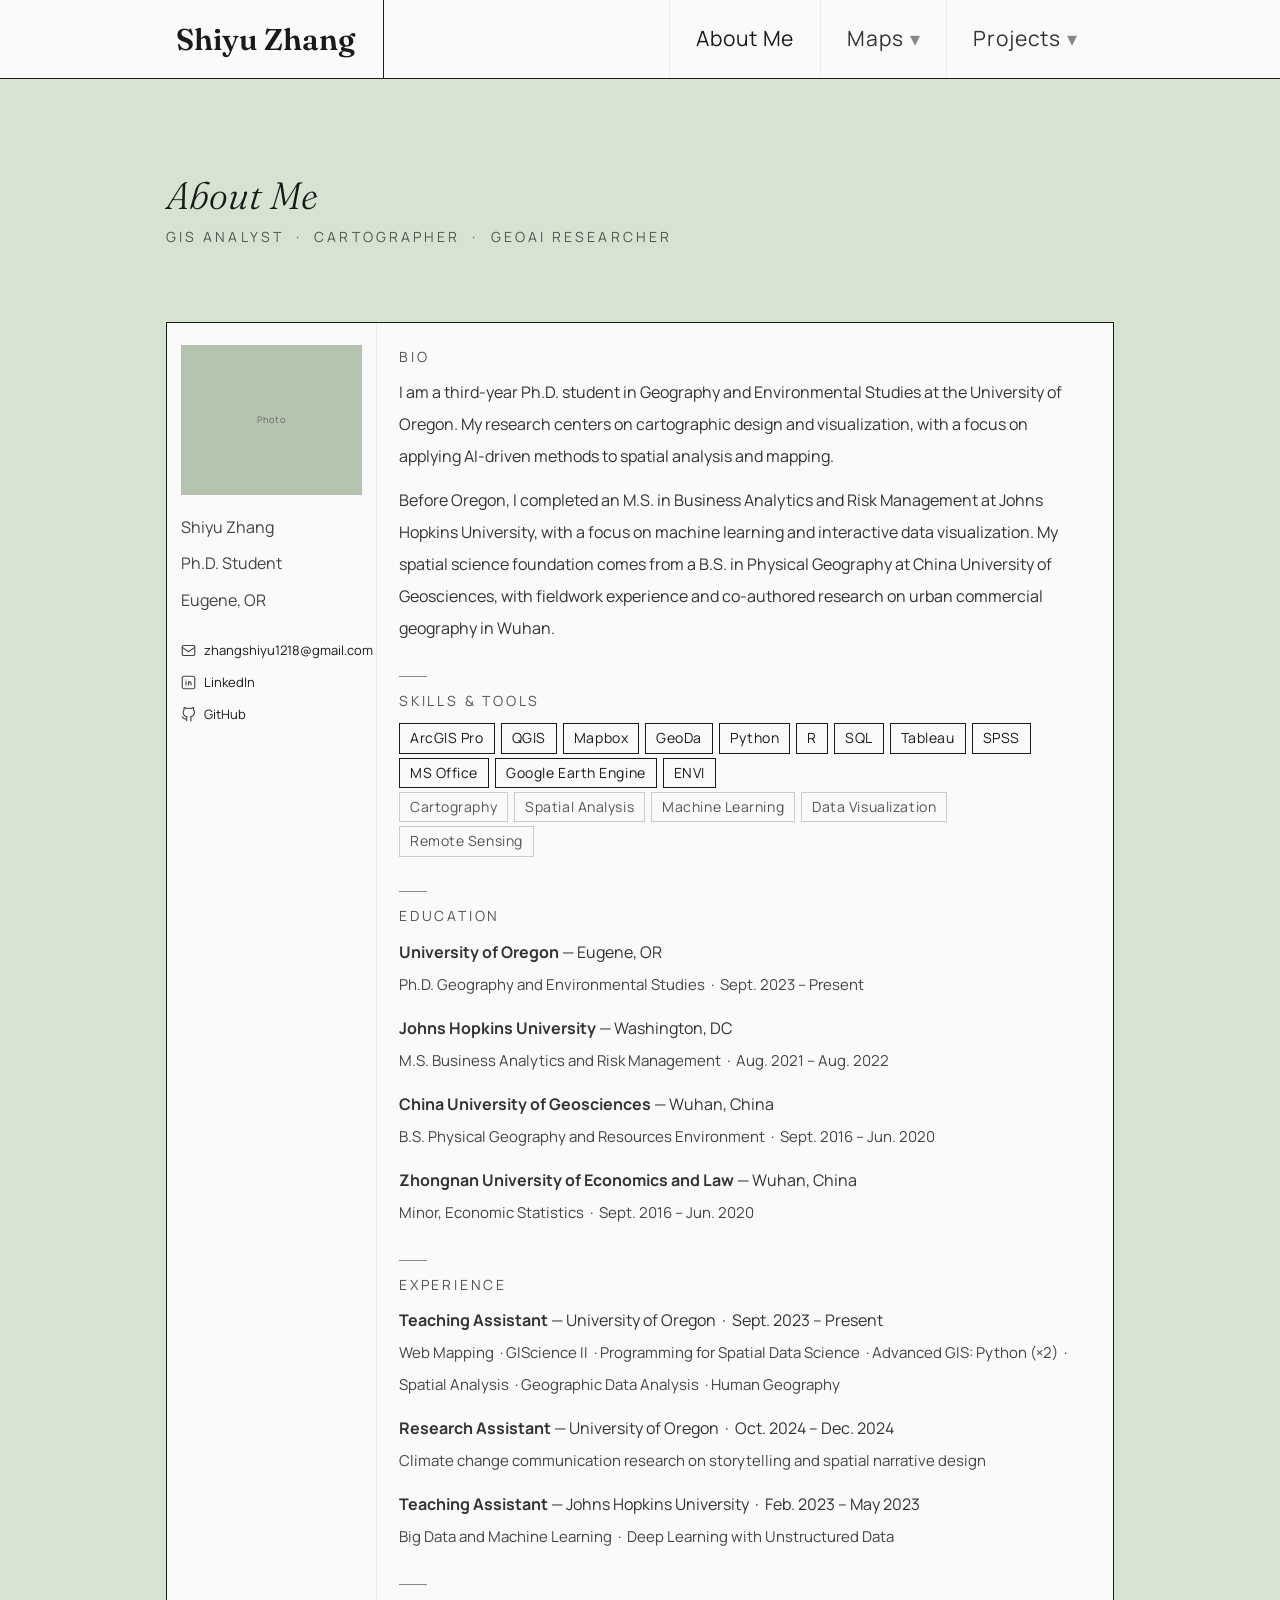
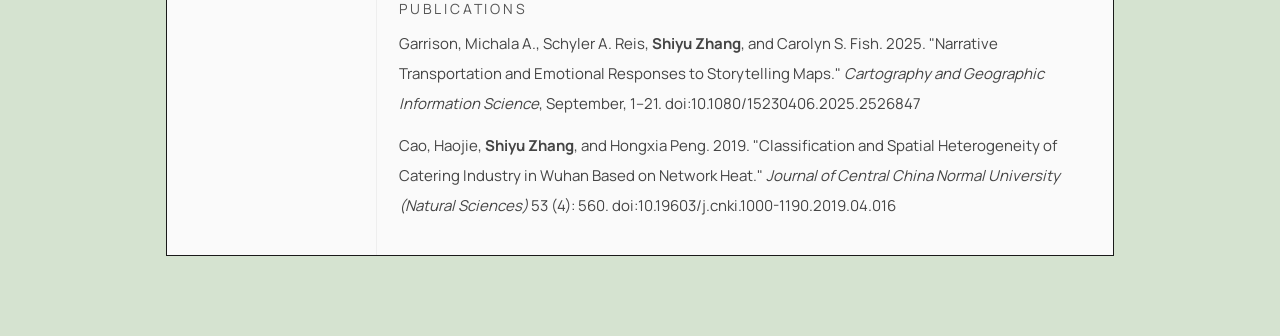
==== about.html @ 715e37df "remove embedded git repo" ====
<!DOCTYPE html>
<html lang="en">
<head>
  <meta charset="UTF-8">
  <meta name="viewport" content="width=device-width, initial-scale=1.0">
  <meta name="description" content="About Shiyu Zhang — Ph.D. candidate in Geography at the University of Oregon, GIS analyst and cartographer.">
  <title>About — Shiyu Zhang</title>
  <link rel="stylesheet" href="style.css">
</head>
<body>

<!-- NAVBAR -->
<nav class="navbar" aria-label="Main navigation">
  <div class="navbar-inner">
    <a class="nav-brand" href="index.html">Shiyu Zhang</a>
    <div class="nav-links">
      <div class="nav-item">
        <a class="nav-link active" href="about.html">About Me</a>
      </div>
      <div class="nav-item">
        <span class="nav-link">Maps <span class="arr">▾</span></span>
        <div class="nav-dropdown">
          <a href="maps.html#static">Static Maps</a>
          <a href="maps.html#web">Web Maps</a>
          <a href="maps.html#animation">Animation</a>
        </div>
      </div>
      <div class="nav-item">
        <span class="nav-link">Projects <span class="arr">▾</span></span>
        <div class="nav-dropdown">
          <a href="projects.html#wuhan">Wuhan Catering Industry</a>
          <a href="projects.html#sbic">SBIC Funding Analysis</a>
          <a href="projects.html#tapwater">Western U.S. Tap Water</a>
        </div>
      </div>
    </div>
  </div>
</nav>

<main>
  <div class="container">
    <div class="page-body">

      <div class="page-header">
        <h1 class="page-header-title">About Me</h1>
        <div class="page-header-sub">GIS Analyst &nbsp;·&nbsp; Cartographer &nbsp;·&nbsp; GeoAI Researcher</div>
      </div>

      <div class="about-container">
        <div class="about-layout">

          <!-- LEFT — photo + quick identity info -->
          <div class="about-left">
            <div class="photo-box">
              <!-- Replace with personal photo: <img src="assets/images/photo-about.jpg" alt="Shiyu Zhang"> -->
              Photo
            </div>
            <div class="about-meta">
              Shiyu Zhang<br>
              Ph.D. Student<br>
              Eugene, OR
            </div>
            <div class="about-contact">
              <a class="about-contact-item" href="mailto:zhangshiyu1218@gmail.com">
                <svg width="15" height="15" viewBox="0 0 24 24" fill="none" stroke="currentColor" stroke-width="1.8" stroke-linecap="round" stroke-linejoin="round"><rect x="2" y="4" width="20" height="16" rx="2"/><path d="m2 7 10 7 10-7"/></svg>
                <span>zhangshiyu1218@gmail.com</span>
              </a>
              <a class="about-contact-item" href="https://www.linkedin.com/in/shiyu-zhang-965b5021a/" target="_blank" rel="noopener">
                <svg width="15" height="15" viewBox="0 0 24 24" fill="none" stroke="currentColor" stroke-width="1.8" stroke-linecap="round" stroke-linejoin="round"><rect x="2" y="2" width="20" height="20" rx="3"/><path d="M8 11v5M8 8v.01M12 16v-5"/><path d="M12 13a2 2 0 0 1 4 0v3"/></svg>
                <span>LinkedIn</span>
              </a>
              <a class="about-contact-item" href="https://github.com/marcia-shiyu" target="_blank" rel="noopener">
                <svg width="15" height="15" viewBox="0 0 24 24" fill="none" stroke="currentColor" stroke-width="1.8" stroke-linecap="round" stroke-linejoin="round"><path d="M9 19c-5 1.5-5-2.5-7-3m14 6v-3.87a3.37 3.37 0 0 0-.94-2.61c3.14-.35 6.44-1.54 6.44-7A5.44 5.44 0 0 0 20 4.77 5.07 5.07 0 0 0 19.91 1S18.73.65 16 2.48a13.38 13.38 0 0 0-7 0C6.27.65 5.09 1 5.09 1A5.07 5.07 0 0 0 5 4.77a5.44 5.44 0 0 0-1.5 3.78c0 5.42 3.3 6.61 6.44 7A3.37 3.37 0 0 0 9 18.13V22"/></svg>
                <span>GitHub</span>
              </a>
            </div>
          </div>

          <!-- RIGHT — bio, skills, education -->
          <div class="about-right">

            <div class="about-sub-label">Bio</div>
            <p class="about-text">
              I am a third-year Ph.D. student in Geography and Environmental Studies at the University of Oregon. My research centers on cartographic design and visualization, with a focus on applying AI-driven methods to spatial analysis and mapping.
            </p>
            <p class="about-text">
              Before Oregon, I completed an M.S. in Business Analytics and Risk Management at Johns Hopkins University, with a focus on machine learning and interactive data visualization. My spatial science foundation comes from a B.S. in Physical Geography at China University of Geosciences, with fieldwork experience and co-authored research on urban commercial geography in Wuhan.
            </p>

            <div class="about-sub-label">Skills &amp; Tools</div>
            <div class="tag-group">
              <span class="tag tool">ArcGIS Pro</span>
              <span class="tag tool">QGIS</span>
              <span class="tag tool">Mapbox</span>
              <span class="tag tool">GeoDa</span>
              <span class="tag tool">Python</span>
              <span class="tag tool">R</span>
              <span class="tag tool">SQL</span>
              <span class="tag tool">Tableau</span>
              <span class="tag tool">SPSS</span>
              <span class="tag tool">MS Office</span>
              <span class="tag tool">Google Earth Engine</span>
              <span class="tag tool">ENVI</span>
              <br>
              <span class="tag">Cartography</span>
              <span class="tag">Spatial Analysis</span>
              <span class="tag">Machine Learning</span>
              <span class="tag">Data Visualization</span>
              <span class="tag">Remote Sensing</span>
            </div>

            <div class="about-sub-label">Education</div>
            <p class="about-text">
              <strong>University of Oregon</strong> — Eugene, OR<br>
              <span style="font-size:15px; color:#444;">Ph.D. Geography and Environmental Studies &nbsp;·&nbsp; Sept. 2023 – Present</span>
            </p>
            <p class="about-text">
              <strong>Johns Hopkins University</strong> — Washington, DC<br>
              <span style="font-size:15px; color:#444;">M.S. Business Analytics and Risk Management &nbsp;·&nbsp; Aug. 2021 – Aug. 2022</span>
            </p>
            <p class="about-text">
              <strong>China University of Geosciences</strong> — Wuhan, China<br>
              <span style="font-size:15px; color:#444;">B.S. Physical Geography and Resources Environment &nbsp;·&nbsp; Sept. 2016 – Jun. 2020</span>
            </p>
            <p class="about-text">
              <strong>Zhongnan University of Economics and Law</strong> — Wuhan, China<br>
              <span style="font-size:15px; color:#444;">Minor, Economic Statistics &nbsp;·&nbsp; Sept. 2016 – Jun. 2020</span>
            </p>

            <div class="about-sub-label">Experience</div>
            <p class="about-text">
              <strong>Teaching Assistant</strong> — University of Oregon &nbsp;·&nbsp; Sept. 2023 – Present<br>
              <span style="font-size:15px; color:#444;">Web Mapping &nbsp;· GIScience II &nbsp;· Programming for Spatial Data Science &nbsp;· Advanced GIS: Python (×2) &nbsp;· Spatial Analysis &nbsp;· Geographic Data Analysis &nbsp;· Human Geography</span>
            </p>
            <p class="about-text">
              <strong>Research Assistant</strong> — University of Oregon &nbsp;·&nbsp; Oct. 2024 – Dec. 2024<br>
              <span style="font-size:15px; color:#444;">Climate change communication research on storytelling and spatial narrative design</span>
            </p>
            <p class="about-text">
              <strong>Teaching Assistant</strong> — Johns Hopkins University &nbsp;·&nbsp; Feb. 2023 – May 2023<br>
              <span style="font-size:15px; color:#444;">Big Data and Machine Learning &nbsp;·&nbsp; Deep Learning with Unstructured Data</span>
            </p>

            <div class="about-sub-label">Publications</div>
            <p class="about-text" style="font-size:15px; color:#444;">
              Garrison, Michala A., Schyler A. Reis, <strong>Shiyu Zhang</strong>, and Carolyn S. Fish. 2025. "Narrative Transportation and Emotional Responses to Storytelling Maps." <em>Cartography and Geographic Information Science</em>, September, 1–21. doi:<a href="https://doi.org/10.1080/15230406.2025.2526847" target="_blank" rel="noopener">10.1080/15230406.2025.2526847</a>
            </p>
            <p class="about-text" style="font-size:15px; color:#444;">
              Cao, Haojie, <strong>Shiyu Zhang</strong>, and Hongxia Peng. 2019. "Classification and Spatial Heterogeneity of Catering Industry in Wuhan Based on Network Heat." <em>Journal of Central China Normal University (Natural Sciences)</em> 53 (4): 560. doi:<a href="https://doi.org/10.19603/j.cnki.1000-1190.2019.04.016" target="_blank" rel="noopener">10.19603/j.cnki.1000-1190.2019.04.016</a>
            </p>

          </div>
        </div>

      </div>

    </div>
  </div>
</main>

<script src="main.js"></script>
</body>
</html>
---- style.css ----
@import url('https://fonts.googleapis.com/css2?family=Manrope:wght@400;500;600&family=Fraunces:ital,wght@0,300;0,600;1,300&display=swap');

/* ── RESET ─────────────────────────────────────────────── */
*, *::before, *::after { box-sizing: border-box; margin: 0; padding: 0; }
html { scroll-behavior: smooth; }
body {
  background: #D5E3D0;
  font-family: 'Manrope', sans-serif;
  color: #1a1a1a;
  font-size: 16px;
  line-height: 1.7;
}
a { color: inherit; text-decoration: none; }
img { display: block; max-width: 100%; }
button { cursor: pointer; font-family: inherit; }

/* ── LAYOUT ─────────────────────────────────────────────── */
.container {
  max-width: 1020px;
  margin: 0 auto;
  padding: 0 36px;
}
.page-body { padding: 56px 0 80px; }

/* ── SECTION LABEL ──────────────────────────────────────── */
.section-label {
  font-size: 14px;
  letter-spacing: 0.2em;
  text-transform: uppercase;
  color: #555;
  margin-bottom: 18px;
  display: flex;
  align-items: center;
  gap: 12px;
}
.section-label::after {
  content: none;
}

/* ── NAVBAR ─────────────────────────────────────────────── */
.navbar {
  border-bottom: 1.5px solid #1a1a1a;
  background: #FAFAFA;
  position: sticky;
  top: 0;
  z-index: 100;
}
.navbar-inner {
  max-width: 1000px;
  margin: 0 auto;
  padding: 0 36px;
  display: flex;
  align-items: stretch;
  height: 78px;
}
.nav-brand {
  font-family: 'Fraunces', serif;
  font-size: 30px;
  font-weight: 600;
  display: flex;
  align-items: center;
  padding-right: 28px;
  border-right: 1.5px solid #1a1a1a;
  margin-right: auto;
  white-space: nowrap;
}
.nav-links {
  display: flex;
  align-items: stretch;
}
.nav-item {
  position: relative;
  display: flex;
  align-items: center;
}
.nav-link {
  display: flex;
  align-items: center;
  gap: 6px;
  padding: 0 26px;
  font-size: 21px;
  letter-spacing: 0.04em;
  color: #333;
  border-left: 1px solid #eee;
  height: 78px;
  white-space: nowrap;
  transition: color 0.15s;
  user-select: none;
}
.nav-link:hover { color: #1a1a1a; }
.nav-link.active { color: #1a1a1a; }
.arr { font-size: 20px; color: #888; line-height: 1; }

/* ── NAVBAR DROPDOWN ────────────────────────────────────── */
.nav-dropdown {
  position: absolute;
  top: 100%;
  right: 0;
  background: #FAFAFA;
  border: 1.5px solid #1a1a1a;
  border-top: none;
  min-width: 240px;
  display: none;
  z-index: 200;
}
.nav-item:hover .nav-dropdown { display: block; }
.nav-dropdown a {
  display: block;
  padding: 14px 22px;
  font-size: 16px;
  letter-spacing: 0.04em;
  color: #333;
  border-bottom: 1px solid #eee;
  transition: background 0.1s, color 0.1s;
}
.nav-dropdown a:last-child { border-bottom: none; }
.nav-dropdown a:hover { background: #D5E3D0; color: #1a1a1a; }

/* ── HERO ────────────────────────────────────────────────── */
.hero {
  padding: 72px 0 64px;
  border-bottom: 1px solid #ddd;
  margin-bottom: 52px;

  display: flex;
  flex-direction: column;
  align-items: center;   
  text-align: center;     
}

.hero-text{
  text-align:center;
  margin:0 auto;
}

.hero-name {
  font-family: 'Fraunces', serif;
  font-style: italic;
  font-weight: 300;
  font-size: 64px;
  line-height: 1.0;
  margin-bottom: 18px;
  letter-spacing: -0.01em;
}
.hero-role {
  font-size: 14px;
  letter-spacing: 0.24em;
  text-transform: uppercase;
  color: #555;
  margin-bottom: 22px;
}
.hero-desc {
  font-size: 16px;
  color: #333;
  max-width: 440px;
  line-height: 2.0;
  margin: 0 auto 14px;
}

/* ── TAGS ────────────────────────────────────────────────── */
.tag {
  display: inline-block;
  border: 1px solid #ccc;
  padding: 3px 10px;
  font-size: 14px;
  color: #555;
  margin: 2px 3px 2px 0;
  letter-spacing: 0.04em;
}
.tag.tool { border-color: #1a1a1a; color: #1a1a1a; }
.tag-group { line-height: 1.6; }
.tag-sep { display: inline-block; color: #bbb; font-size: 18px; margin: 0 6px; vertical-align: middle; }

/* ── LINK TAG ────────────────────────────────────────────── */
.link-tag {
  display: inline-flex;
  align-items: center;
  gap: 4px;
  font-size: 14px;
  border: 1px solid #1a1a1a;
  padding: 4px 10px;
  color: #1a1a1a;
  letter-spacing: 0.05em;
  transition: background 0.12s, color 0.12s;
}
.link-tag::before { content: '↗'; font-size: 8px; }
.link-tag:hover { background: #1a1a1a; color: #D5E3D0; }

/* ── SECTION ─────────────────────────────────────────────── */
.sec { margin-bottom: 52px; }

/* ── FEATURED GRID ───────────────────────────────────────── */
.featured-grid {
  display: grid;
  grid-template-columns: repeat(2, 1fr);
  gap: 14px;
}
.feat-card {
  border: 1.5px solid #1a1a1a;
  background: #FAFAFA;
  overflow: hidden;
  cursor: pointer;
  transition: box-shadow 0.15s;
  display: block;
}
.feat-card:hover { box-shadow: 4px 4px 0 #1a1a1a; }
.feat-card-img {
  height: 351px;
  background: #B5C4AE;
  display: flex;
  align-items: center;
  justify-content: center;
  font-size: 10px;
  color: #666;
  letter-spacing: 0.1em;
  text-transform: uppercase;
  position: relative;
  overflow: hidden;
}
.feat-card-img img {
  width: 100%;
  height: 100%;
  object-fit: cover;
  position: absolute;
  inset: 0;
}
.feat-card-img.alt { background: #AEBFA8; }
.feat-card-img iframe {
  position: absolute;
  inset: 0;
  width: 100%;
  height: 100%;
  border: none;
  display: block;
}
.feat-card-img video {
  position: absolute;
  inset: 0;
  width: 100%;
  height: 100%;
  object-fit: cover;
}
.feat-card-web { cursor: default; }
.feat-card-web:hover { box-shadow: none; }
.feat-card-web .feat-card-link::before { display: none; }
.feat-card-web .feat-card-link a { font-size: 13px; color: #555; text-decoration: none; }
.feat-card-web .feat-card-link a:hover { color: #1a1a1a; }
.feat-card-video { cursor: default; }
.feat-card-video:hover { box-shadow: none; }
.feat-card-body { padding: 14px 16px 16px; }
.feat-card-type {
  font-size: 14px;
  letter-spacing: 0.2em;
  text-transform: uppercase;
  color: #666;
  margin-bottom: 6px;
}
.feat-card-title {
  font-size: 16px;
  line-height: 1.5;
  margin-bottom: 8px;
  color: #1a1a1a;
}
.feat-card-link {
  font-size: 14px;
  color: #555;
  display: flex;
  align-items: center;
  gap: 4px;
}
.feat-card-link::before { content: '↗'; color: #666; }

/* ── PAGE HEADER ─────────────────────────────────────────── */
.page-header {
  padding: 40px 0 32px;
  border-bottom: 1px solid #ddd;
  margin-bottom: 40px;
}
.page-header-title {
  font-family: 'Fraunces', serif;
  font-style: italic;
  font-weight: 300;
  font-size: 38px;
  margin-bottom: 8px;
  line-height: 1.1;
}
.page-header-sub {
  font-size: 14px;
  letter-spacing: 0.22em;
  text-transform: uppercase;
  color: #555;
}

/* ── MAP TABS ────────────────────────────────────────────── */
.maps-container {
  border: 1.5px solid #1a1a1a;
  background: #FAFAFA;
  overflow: hidden;
}
.tabs {
  display: flex;
  border-bottom: 1.5px solid #1a1a1a;
}
.tab-btn {
  padding: 14px 26px;
  font-size: 14px;
  letter-spacing: 0.07em;
  border: none;
  border-right: 1px solid #D1DCCC;
  background: transparent;
  color: #666;
  cursor: pointer;
  font-family: 'Manrope', sans-serif;
  transition: background 0.12s, color 0.12s;
}
.tab-btn:last-child { border-right: none; }
.tab-btn.active { background: #1a1a1a; color: #D5E3D0; }
.tab-btn:hover:not(.active) { background: #D5E3D0; color: #333; }
.tab-content { display: none; padding: 26px 24px; }
.tab-content.active { display: block; }

/* ── MAP GROUP TITLE ─────────────────────────────────────── */
.map-group-title {
  font-size: 14px;
  letter-spacing: 0.18em;
  text-transform: uppercase;
  color: #555;
  margin-bottom: 0;
}

/* ── CAROUSEL ────────────────────────────────────────────── */
.map-group { margin-bottom: 0; }
.map-group-header {
  display: flex;
  align-items: center;
  justify-content: space-between;
  margin-bottom: 16px;
}
.carousel-nav {
  display: flex;
  align-items: center;
  gap: 14px;
}
.carousel-prev, .carousel-next {
  background: none;
  border: 1.5px solid #1a1a1a;
  width: 36px;
  height: 36px;
  cursor: pointer;
  font-size: 22px;
  line-height: 1;
  display: flex;
  align-items: center;
  justify-content: center;
  color: #1a1a1a;
  transition: background 0.15s, color 0.15s;
  flex-shrink: 0;
}
.carousel-prev:hover, .carousel-next:hover { background: #1a1a1a; color: #FAFAFA; }
.carousel-prev:disabled, .carousel-next:disabled { opacity: 0.28; cursor: default; }
.carousel-prev:disabled:hover, .carousel-next:disabled:hover { background: none; color: #1a1a1a; }
.carousel-counter {
  font-size: 13px;
  color: #555;
  min-width: 38px;
  text-align: center;
  letter-spacing: 0.05em;
}
.map-carousel { overflow: hidden; }
.carousel-track {
  display: flex;
  transition: transform 0.35s ease;
  will-change: transform;
}
.carousel-track .map-card { flex: 0 0 694px; }

/* ── MAP CARDS ───────────────────────────────────────────── */
.map-cards {
  display: flex;
  gap: 12px;
  flex-wrap: wrap;
}
.map-card {
  width: 694px;
  border: 1.5px solid #1a1a1a;
  background: #FAFAFA;
  overflow: hidden;
  flex-shrink: 0;
}
.map-card-img {
  height: 491px;
  background: #ccc;
  display: flex;
  align-items: center;
  justify-content: center;
  font-size: 9px;
  color: #666;
  letter-spacing: 0.08em;
  text-transform: uppercase;
  cursor: zoom-in;
  position: relative;
  transition: filter 0.15s;
  overflow: hidden;
}
.map-card-img:hover { filter: brightness(0.88); }
.map-card-img img { width: 100%; height: 100%; object-fit: cover; position: absolute; inset: 0; }
.zoom-hint {
  position: absolute;
  bottom: 6px;
  right: 8px;
  font-size: 14px;
  color: #fff;
  opacity: 0;
  transition: opacity 0.15s;
  text-shadow: 0 1px 3px rgba(0,0,0,0.3);
  pointer-events: none;
}
.map-card-img:hover .zoom-hint { opacity: 1; }
.map-card-body { padding: 18px 22px 24px; }
.map-card-title {
  font-size: 16px;
  font-weight: 500;
  line-height: 1.55;
  margin-bottom: 7px;
  letter-spacing: 0.02em;
}
.map-card-desc {
  font-size: 14px;
  color: #555;
  line-height: 1.8;
  margin-bottom: 12px;
}

/* ── BREAK BAR ───────────────────────────────────────────── */
.break-bar {
  display: flex;
  align-items: center;
  gap: 12px;
  font-size: 10px;
  letter-spacing: 0.22em;
  text-transform: uppercase;
  color: #777;
  margin: 26px 0;
}
.break-bar::before, .break-bar::after {
  content: '';
  flex: 1;
  height: 1px;
  background: #D1DCCC;
}

/* ── WEB MAP CARDS ───────────────────────────────────────── */
.web-maps {
  display: flex;
  flex-direction: column;
  gap: 6px;
}
.web-maps .map-group-header { margin-bottom: 0; }
.web-maps .break-bar { margin: 10px 0; }
.web-card {
  border: 1px solid #ccc;
  overflow: hidden;
  background: #FAFAFA;
}
.wc-frame {
  height: 88vh;
  min-height: 560px;
  background: #f0ede6;
  position: relative;
}
.wc-frame iframe {
  width: 100%;
  height: 100%;
  border: none;
  display: block;
}
.wc-frame .wc-loading {
  position: absolute;
  inset: 0;
  display: flex;
  flex-direction: column;
  align-items: center;
  justify-content: center;
  gap: 14px;
  pointer-events: none;
  color: #888;
  font-size: 12px;
  letter-spacing: 0.12em;
  text-transform: uppercase;
}
.wc-frame .wc-loading-spinner {
  width: 28px;
  height: 28px;
  border: 2px solid #ccc;
  border-top-color: #555;
  border-radius: 50%;
  animation: wc-spin 0.8s linear infinite;
}
@keyframes wc-spin {
  to { transform: rotate(360deg); }
}
.wc-frame.loaded .wc-loading { display: none; }
.wc-foot {
  padding: 7px 14px;
  font-size: 14px;
  color: #555;
  border-top: 1px solid #eee;
  display: flex;
  align-items: center;
  justify-content: space-between;
  gap: 12px;
}
.wc-foot-title {
  font-size: 14px;
  letter-spacing: 0.1em;
  text-transform: uppercase;
  color: #444;
}
.wc-foot-tool {
  font-size: 14px;
  letter-spacing: 0.08em;
  color: #888;
  margin-left: 10px;
  text-transform: none;
}
.web-card-divider {
  text-align: center;
  color: #aaa;
  font-size: 20px;
  line-height: 1;
  padding: 14px 0;
}
.wc-foot a { color: #1a1a1a; text-decoration: underline; }

/* ── ANIMATION CARDS ─────────────────────────────────────── */
.anim-cards {
  display: grid;
  grid-template-columns: repeat(4, 1fr);
  gap: 12px;
}
.anim-card {
  border: 1.5px solid #1a1a1a;
  overflow: hidden;
  background: #FAFAFA;
}
.ac-img {
  height: 88px;
  background: #bbb;
  display: flex;
  align-items: center;
  justify-content: center;
  font-size: 26px;
  opacity: 0.45;
}
.ac-label {
  padding: 8px 10px;
  font-size: 12px;
  color: #555;
  text-align: center;
  line-height: 1.6;
}

/* ── PROJECT DETAIL ──────────────────────────────────────── */
.proj-block {
  border: 1.5px solid #1a1a1a;
  background: #FAFAFA;
  overflow: hidden;
  margin-bottom: 20px;
}
.proj-block:last-child { margin-bottom: 0; }
.proj-head {
  background: #1a1a1a;
  color: #D5E3D0;
  font-size: 14px;
  padding: 10px 16px;
  letter-spacing: 0.14em;
  text-transform: uppercase;
  display: flex;
  justify-content: space-between;
  align-items: center;
}
.proj-head-note { opacity: 0.38; font-size: 12px; }
.proj-layout {
  display: grid;
  grid-template-columns: 180px 1fr;
}
.proj-left { padding: 18px 14px; border-right: 1px solid #eee; }
.proj-right { padding: 18px 18px; }
.proj-sub-label {
  font-size: 14px;
  letter-spacing: 0.17em;
  text-transform: uppercase;
  color: #555;
  margin-bottom: 8px;
  margin-top: 16px;
}
.proj-sub-label:first-child { margin-top: 0; }
.poster-box {
  width: 100%;
  height: 360px;
  background: #B5C4AE;
  border: 1px solid #bbb;
  display: flex;
  align-items: center;
  justify-content: center;
  font-size: 9px;
  color: #666;
  letter-spacing: 0.1em;
  overflow: hidden;
  cursor: zoom-in;
  position: relative;
  transition: filter 0.15s;
}
.poster-box:hover { filter: brightness(0.88); }
.poster-box img { width: 100%; height: 100%; object-fit: cover; position: absolute; inset: 0; }
.proj-text {
  font-size: 16px;
  color: #333;
  line-height: 1.9;
  margin-bottom: 12px;
}
.proj-note {
  font-size: 14px;
  color: #666;
  line-height: 1.6;
  background: #FAFAFA;
  border: 1px solid #D1DCCC;
  padding: 8px 10px;
  margin-bottom: 8px;
}
.mini-gallery{
  display: grid;
  grid-template-columns: repeat(2, 1fr);
  gap: 18px;
  margin-top: 10px;
}
.thumb-item {
  display: flex;
  flex-direction: column;
  gap: 5px;
}
.thumb-label {
  font-size: 14px;
  color: #666;
  line-height: 1.35;
  letter-spacing: 0.02em;
  max-width: 250px;
}
.mini-thumb {
  width: 100%;         
  aspect-ratio: 3 / 2;
  background: #ccc;
  border: 1px solid #bbb;
  display: flex;
  align-items: center;
  justify-content: center;
  font-size: 9px;
  color: #666;
  letter-spacing: 0.06em;
  text-transform: uppercase;
  cursor: zoom-in;
  transition: filter 0.15s, border-color 0.15s;
  overflow: hidden;
  position: relative;
}
.mini-thumb:hover { filter: brightness(0.85); border-color: #1a1a1a; }
.mini-thumb img{
  width: 100%;
  height: auto;
  display: block;
}

.proj-overview {
  width: 100%;
  height: 500px;
  background: #B5C4AE;
  cursor: zoom-in;
  position: relative;
  overflow: hidden;
  transition: filter 0.15s;
  border: 1.5px solid #1a1a1a;
}
.proj-overview:hover { filter: brightness(0.88); }
.proj-overview img { width: 100%; height: 100%; object-fit: contain; position: absolute; inset: 0; }
.proj-overview:hover .zoom-hint { opacity: 1; }
.proj-tab-body { border-top: 1.5px solid #eee; margin-top: 20px; padding-top: 20px; }

.course-report-header {
  display: flex;
  align-items: center;
  justify-content: space-between;
  gap: 16px;
  margin-bottom: 10px;
}
.course-report-title {
  font-size: 14px;
  color: #555;
  letter-spacing: 0.03em;
}
.course-report-frame {
  width: 100%;
  height: 72vh;
  min-height: 500px;
  border: 1.5px solid #1a1a1a;
  overflow: hidden;
}
.course-report-frame iframe { width: 100%; height: 100%; border: none; display: block; }
.course-report-meta {
  display: flex;
  flex-direction: column;
  gap: 10px;
  margin-top: 14px;
}
.course-report-tags-row {
  display: flex;
  align-items: center;
  justify-content: space-between;
  gap: 16px;
  flex-wrap: wrap;
}
.course-report-tags {
  display: flex;
  align-items: center;
  gap: 8px;
  flex-wrap: wrap;
}
.course-report-tags .proj-sub-label { margin: 0; }
.course-report-btn {
  display: inline-flex;
  align-items: center;
  gap: 6px;
  padding: 8px 18px;
  background: #1a1a1a;
  color: #f2ede4;
  font-family: inherit;
  font-size: 13px;
  letter-spacing: 0.06em;
  text-decoration: none;
  border: 1.5px solid #1a1a1a;
  transition: background 0.15s, color 0.15s;
  white-space: nowrap;
}
.course-report-btn:hover { background: #f2ede4; color: #1a1a1a; }

/* ── ABOUT ───────────────────────────────────────────────── */
.about-container {
  border: 1.5px solid #1a1a1a;
  background: #FAFAFA;
  overflow: hidden;
}
.about-layout {
  display: grid;
  grid-template-columns: 210px 1fr;
}
.about-left { padding: 22px 14px; border-right: 1px solid #eee; }
.about-right { padding: 22px 22px; }
.photo-box {
  width: 100%;
  height: 150px;
  background: #B5C4AE;
  border: 1px solid #bbb;
  display: flex;
  align-items: center;
  justify-content: center;
  font-size: 9px;
  color: #666;
  letter-spacing: 0.1em;
  margin-bottom: 14px;
  overflow: hidden;
}
.photo-box img { width: 100%; height: 100%; object-fit: cover; }
.about-meta { font-size: 16px; color: #444; line-height: 2.3; }
.about-contact { margin-top: 20px; display: flex; flex-direction: column; gap: 10px; }
.about-contact-item {
  display: flex;
  align-items: center;
  gap: 8px;
  font-size: 13px;
  color: #1a1a1a;
  text-decoration: none;
  transition: color 0.12s;
}
.about-contact-item:hover { color: #444; }
.about-contact-item svg { flex-shrink: 0; color: #444; }
.about-sub-label {
  font-size: 14px;
  letter-spacing: 0.2em;
  text-transform: uppercase;
  color: #555;
  margin-bottom: 8px;
  margin-top: 32px;
}
.about-sub-label::before {
  content: '';
  display: block;
  width: 28px;
  height: 1px;
  background: #888;
  margin-bottom: 12px;
}
.about-sub-label:first-child { margin-top: 0; }
.about-sub-label:first-child::before { display: none; }
.about-text {
  font-size: 16px;
  color: #333;
  line-height: 2.0;
  margin-bottom: 12px;
}


/* ── MODAL ───────────────────────────────────────────────── */
.modal-backdrop {
  position: fixed;
  inset: 0;
  background: rgba(10, 10, 10, 0.93);
  display: none;
  z-index: 500;
  overflow: hidden;
  cursor: grab;
  user-select: none;
}
.modal-backdrop.open { display: block; }
.modal-backdrop.dragging { cursor: grabbing; }
.modal-toolbar {
  position: absolute;
  top: 0; left: 0; right: 0;
  display: flex;
  align-items: center;
  justify-content: space-between;
  padding: 10px 16px;
  background: rgba(20, 20, 20, 0.75);
  backdrop-filter: blur(6px);
  z-index: 10;
  gap: 12px;
}
.modal-title {
  font-size: 12px;
  letter-spacing: 0.07em;
  color: #ccc;
  flex: 1;
  line-height: 1.4;
  overflow: hidden;
  white-space: nowrap;
  text-overflow: ellipsis;
}
.modal-toolbar-right {
  display: flex;
  align-items: center;
  gap: 6px;
  flex-shrink: 0;
}
.modal-zoom-btn, .modal-close {
  background: rgba(255,255,255,0.1);
  border: 1px solid rgba(255,255,255,0.22);
  color: #ddd;
  font-family: 'Manrope', sans-serif;
  font-size: 15px;
  width: 32px;
  height: 32px;
  display: flex;
  align-items: center;
  justify-content: center;
  cursor: pointer;
  transition: background 0.12s;
  flex-shrink: 0;
}
.modal-zoom-btn:hover, .modal-close:hover { background: rgba(255,255,255,0.25); color: #fff; }
.modal-close { font-size: 13px; margin-left: 6px; }
.modal-zoom-level {
  font-size: 11px;
  color: #aaa;
  min-width: 36px;
  text-align: center;
  letter-spacing: 0.04em;
}
.modal-arrow {
  position: absolute;
  top: 50%;
  transform: translateY(-50%);
  background: rgba(255,255,255,0.08);
  border: 1px solid rgba(255,255,255,0.2);
  color: #ccc;
  font-size: 40px;
  width: 52px;
  height: 80px;
  display: none;
  align-items: center;
  justify-content: center;
  cursor: pointer;
  z-index: 11;
  transition: background 0.12s, color 0.12s;
  line-height: 1;
}
.modal-arrow:hover { background: rgba(255,255,255,0.22); color: #fff; }
.modal-arrow:disabled { opacity: 0.18; cursor: default; pointer-events: none; }
.modal-arrow.visible { display: flex; }
.modal-arrow-prev { left: 14px; }
.modal-arrow-next { right: 14px; }

.modal-img {
  position: absolute;
  inset: 0;
  display: flex;
  align-items: center;
  justify-content: center;
}
.modal-img img {
  display: block;
  max-width: 100vw;
  max-height: 100vh;
  width: auto;
  height: auto;
  object-fit: contain;
  transform-origin: center center;
  will-change: transform;
  pointer-events: none;
  draggable: false;
}
.modal-foot {
  position: absolute;
  bottom: 0; left: 0; right: 0;
  padding: 10px 16px;
  background: rgba(20, 20, 20, 0.75);
  backdrop-filter: blur(6px);
  display: flex;
  gap: 16px;
  align-items: center;
  z-index: 10;
}
.modal-hint {
  font-size: 11px;
  color: #777;
  letter-spacing: 0.04em;
}

/* ── RESPONSIVE ──────────────────────────────────────────── */
@media (max-width: 720px) {
  .container { padding: 0 20px; }
  .navbar-inner { padding: 0 20px; }
  .hero { flex-direction: column-reverse; gap: 28px; padding: 48px 0 40px; }
  .hero-name { font-size: 38px; }
  .hero-photos { flex-direction: row; }
  .hero-photo.portrait  { height: 140px; flex: 1; width: auto; }
  .hero-photo.landscape { height: 140px; flex: 1; width: auto; }
  .featured-grid { grid-template-columns: 1fr; }
  .proj-layout { grid-template-columns: 1fr; }
  .proj-left { border-right: none; border-bottom: 1px solid #eee; }
  .about-layout { grid-template-columns: 1fr; }
  .about-left { border-right: none; border-bottom: 1px solid #eee; }
  .web-maps { gap: 24px; }
  .anim-cards { grid-template-columns: repeat(2, 1fr); }
  .map-cards { flex-direction: column; }
  .map-card { width: 100%; }
  .wc-frame { height: 70vh; min-height: 420px; }
  .contact-bar { gap: 16px; }
}
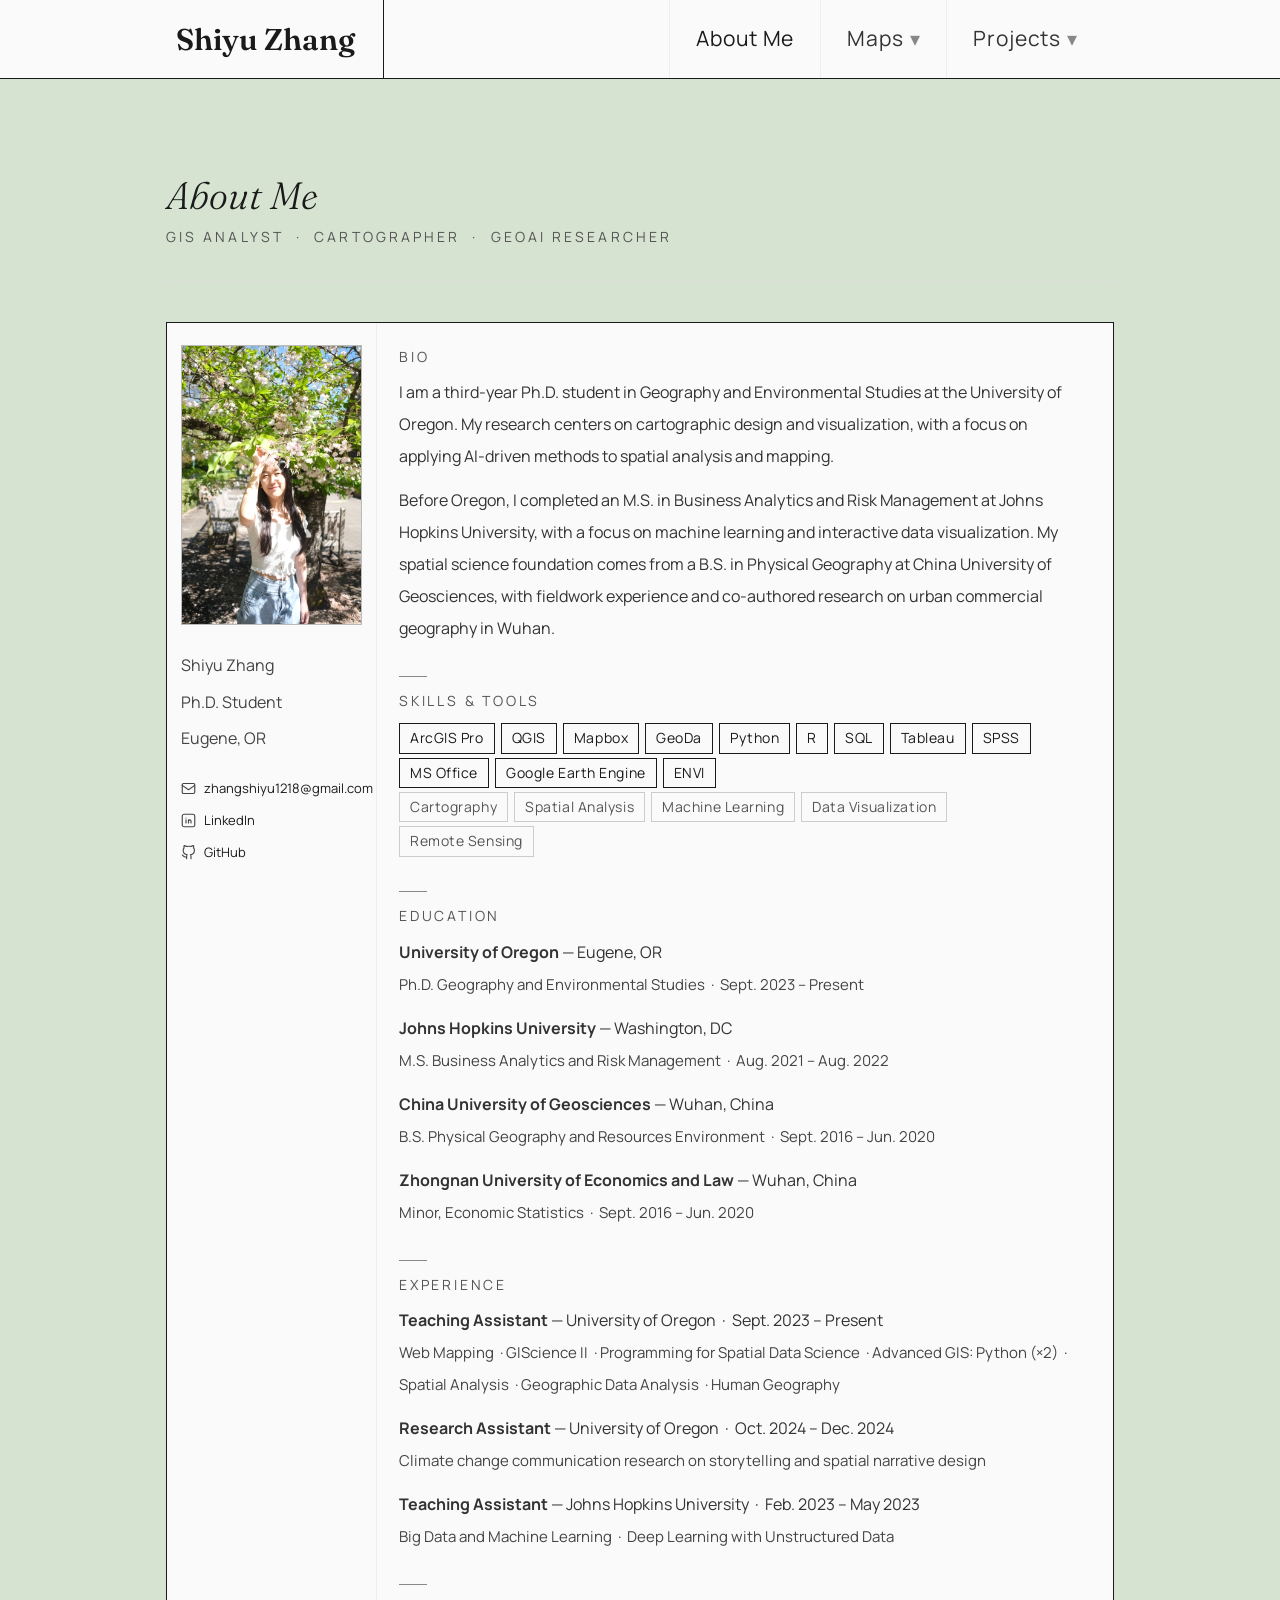
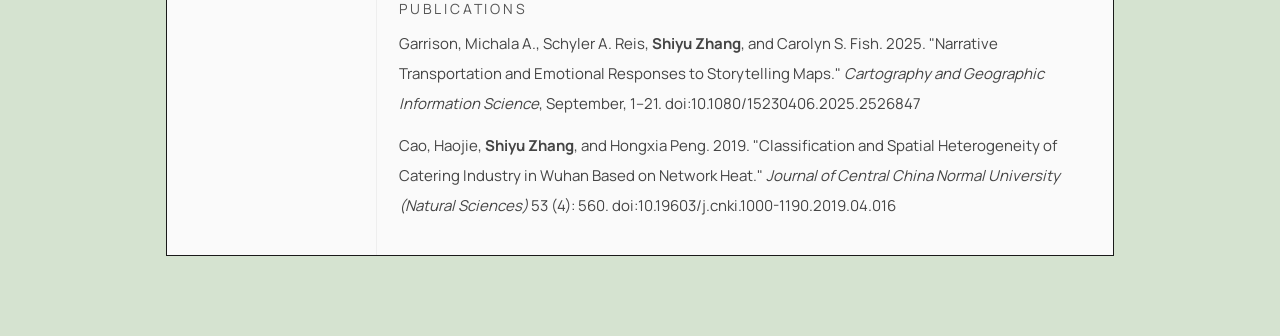
==== commit f623ccb4: "Recreate Web Map folder without submodule" ====
--- a/about.html
+++ b/about.html
@@ -52,7 +52,7 @@
           <!-- LEFT — photo + quick identity info -->
           <div class="about-left">
             <div class="photo-box">
-              <!-- Replace with personal photo: <img src="assets/images/photo-about.jpg" alt="Shiyu Zhang"> -->
+              <img src="Photo/ZSY.jpg" alt="Shiyu Zhang">
               Photo
             </div>
             <div class="about-meta">
--- a/style.css
+++ b/style.css
@@ -755,11 +755,11 @@
 .about-left { padding: 22px 14px; border-right: 1px solid #eee; }
 .about-right { padding: 22px 22px; }
 .photo-box {
+  display: inline-block;
   width: 100%;
-  height: 150px;
+  height: 280px;
   background: #B5C4AE;
   border: 1px solid #bbb;
-  display: flex;
   align-items: center;
   justify-content: center;
   font-size: 9px;
@@ -768,7 +768,7 @@
   margin-bottom: 14px;
   overflow: hidden;
 }
-.photo-box img { width: 100%; height: 100%; object-fit: cover; }
+.photo-box img { width: auto; height: 100%; display: block; }
 .about-meta { font-size: 16px; color: #444; line-height: 2.3; }
 .about-contact { margin-top: 20px; display: flex; flex-direction: column; gap: 10px; }
 .about-contact-item {
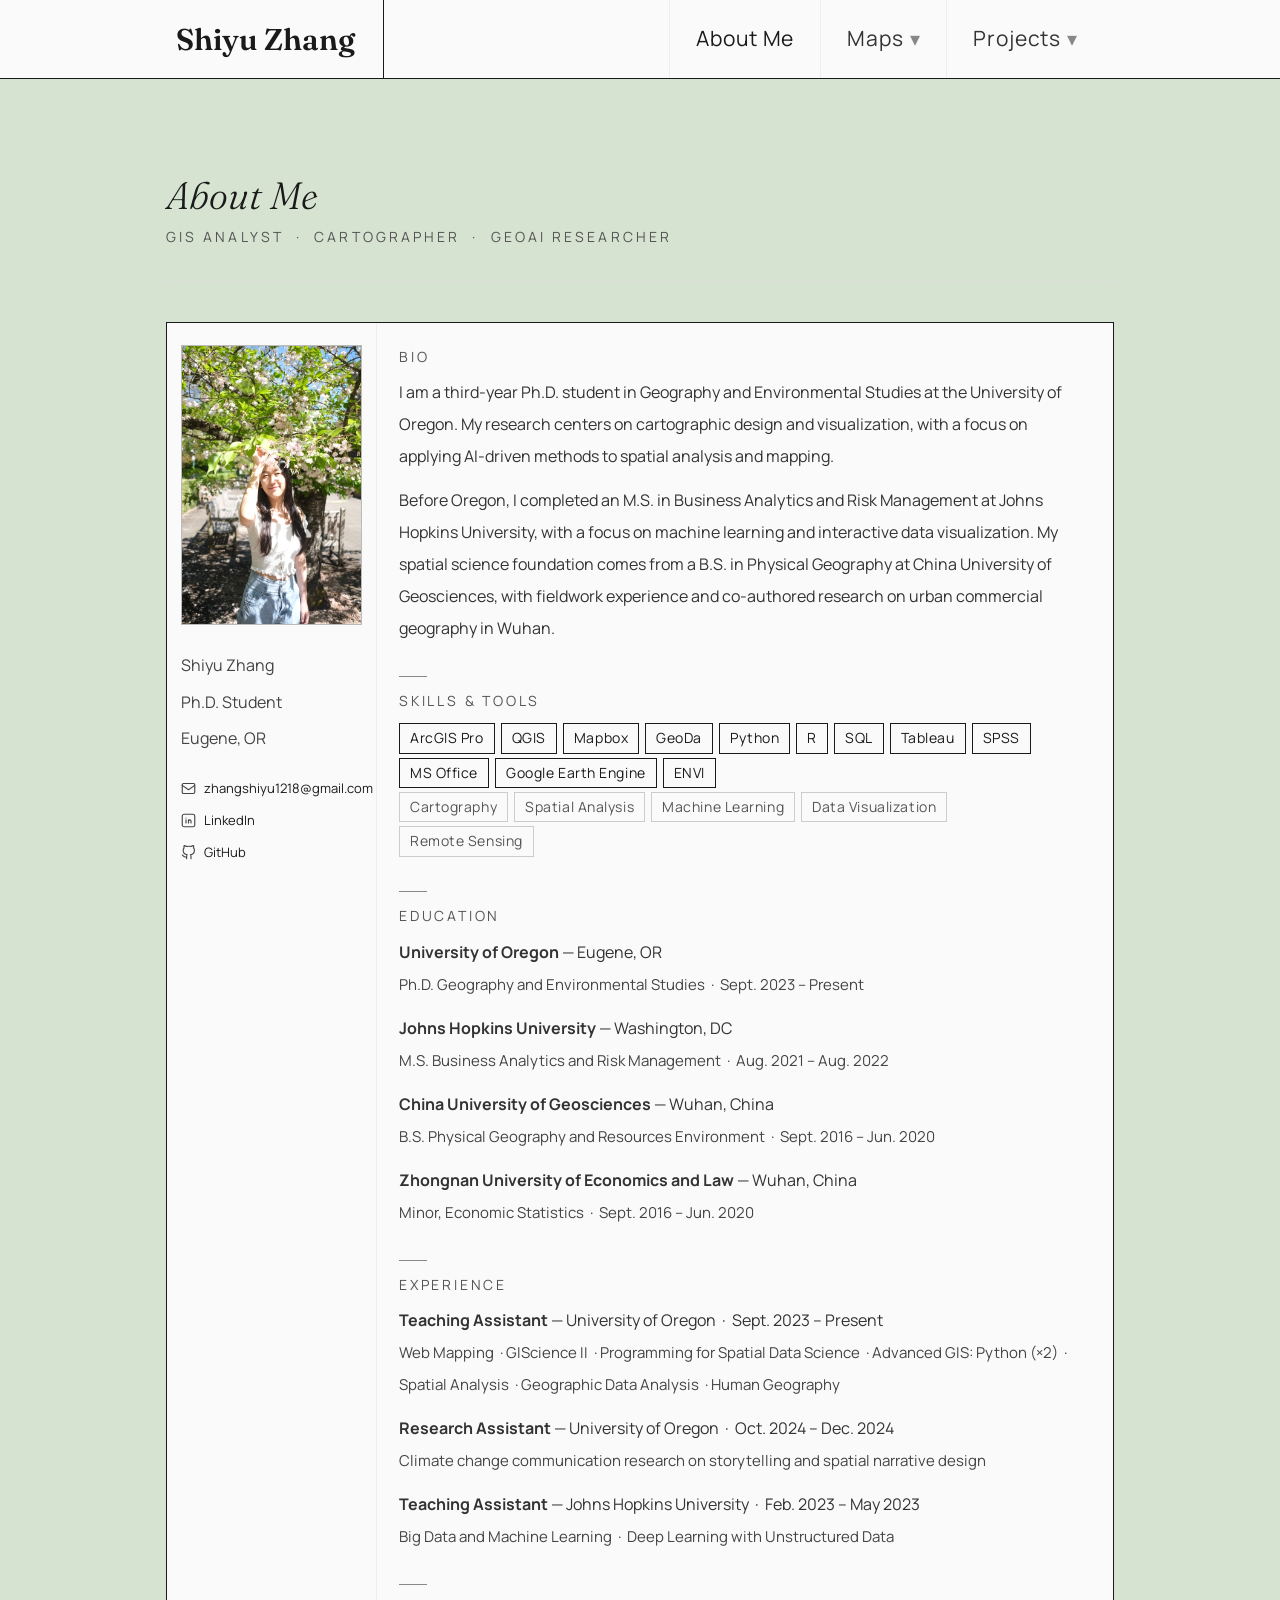
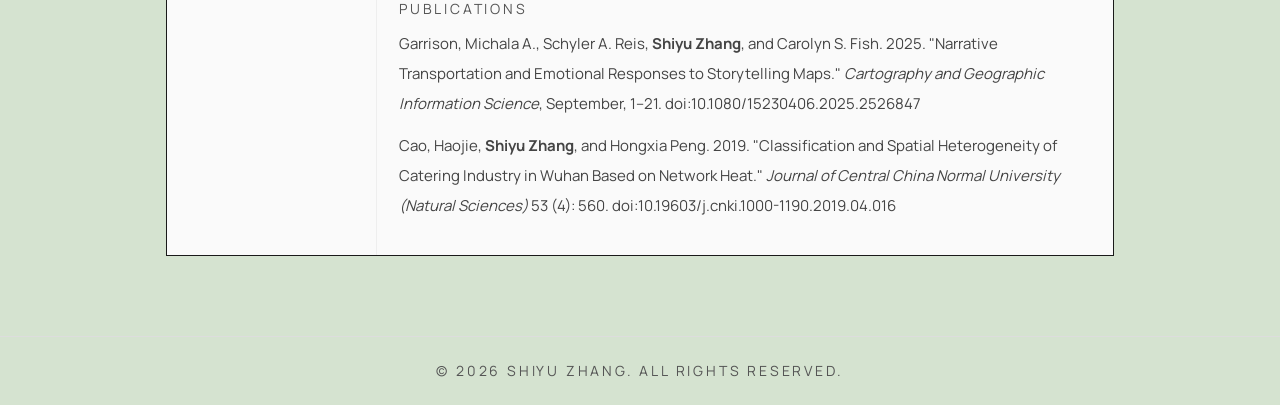
==== commit 01c24127: "Add tool credits, 3D visualization links, and copy refinements to Maps/Projects pages" ====
--- a/about.html
+++ b/about.html
@@ -22,14 +22,14 @@
         <div class="nav-dropdown">
           <a href="maps.html#static">Static Maps</a>
           <a href="maps.html#web">Web Maps</a>
-          <a href="maps.html#animation">Animation</a>
+          <a href="maps.html#animation">Animations</a>
         </div>
       </div>
       <div class="nav-item">
         <span class="nav-link">Projects <span class="arr">▾</span></span>
         <div class="nav-dropdown">
           <a href="projects.html#wuhan">Wuhan Catering Industry</a>
-          <a href="projects.html#sbic">SBIC Funding Analysis</a>
+          <a href="projects.html#sbic">SBIC Proposals & Awards</a>
           <a href="projects.html#tapwater">Western U.S. Tap Water</a>
         </div>
       </div>
@@ -53,7 +53,6 @@
           <div class="about-left">
             <div class="photo-box">
               <img src="Photo/ZSY.jpg" alt="Shiyu Zhang">
-              Photo
             </div>
             <div class="about-meta">
               Shiyu Zhang<br>
@@ -158,6 +157,8 @@
   </div>
 </main>
 
+<footer class="site-footer">© 2026 Shiyu Zhang. All rights reserved.</footer>
+
 <script src="main.js"></script>
 </body>
 </html>
--- a/style.css
+++ b/style.css
@@ -205,7 +205,7 @@
 }
 .feat-card:hover { box-shadow: 4px 4px 0 #1a1a1a; }
 .feat-card-img {
-  height: 351px;
+  height: 355px;
   background: #B5C4AE;
   display: flex;
   align-items: center;
@@ -245,8 +245,6 @@
 .feat-card-web .feat-card-link::before { display: none; }
 .feat-card-web .feat-card-link a { font-size: 13px; color: #555; text-decoration: none; }
 .feat-card-web .feat-card-link a:hover { color: #1a1a1a; }
-.feat-card-video { cursor: default; }
-.feat-card-video:hover { box-shadow: none; }
 .feat-card-body { padding: 14px 16px 16px; }
 .feat-card-type {
   font-size: 14px;
@@ -269,6 +267,17 @@
   gap: 4px;
 }
 .feat-card-link::before { content: '↗'; color: #666; }
+
+/* FORCE wide featured card */
+.featured-grid .feat-card-wide {
+  grid-column: 1 / -1 !important;
+}
+.featured-grid .feat-card-wide .feat-card-img {
+  height: 400px !important;
+}
+.featured-grid .feat-card-wide .wc-frame {
+  height: 400px;
+}
 
 /* ── PAGE HEADER ─────────────────────────────────────────── */
 .page-header {
@@ -430,6 +439,16 @@
   line-height: 1.8;
   margin-bottom: 12px;
 }
+.map-card-tools {
+  display: flex;
+  align-items: center;
+  gap: 10px;
+}
+.map-card-tool {
+  font-size: 14px;
+  letter-spacing: 0.08em;
+  color: #888;
+}
 
 /* ── BREAK BAR ───────────────────────────────────────────── */
 .break-bar {
@@ -474,7 +493,7 @@
   border: none;
   display: block;
 }
-.wc-frame .wc-loading {
+.wc-loading {
   position: absolute;
   inset: 0;
   display: flex;
@@ -488,7 +507,7 @@
   letter-spacing: 0.12em;
   text-transform: uppercase;
 }
-.wc-frame .wc-loading-spinner {
+.wc-loading-spinner {
   width: 28px;
   height: 28px;
   border: 2px solid #ccc;
@@ -531,34 +550,6 @@
   padding: 14px 0;
 }
 .wc-foot a { color: #1a1a1a; text-decoration: underline; }
-
-/* ── ANIMATION CARDS ─────────────────────────────────────── */
-.anim-cards {
-  display: grid;
-  grid-template-columns: repeat(4, 1fr);
-  gap: 12px;
-}
-.anim-card {
-  border: 1.5px solid #1a1a1a;
-  overflow: hidden;
-  background: #FAFAFA;
-}
-.ac-img {
-  height: 88px;
-  background: #bbb;
-  display: flex;
-  align-items: center;
-  justify-content: center;
-  font-size: 26px;
-  opacity: 0.45;
-}
-.ac-label {
-  padding: 8px 10px;
-  font-size: 12px;
-  color: #555;
-  text-align: center;
-  line-height: 1.6;
-}
 
 /* ── PROJECT DETAIL ──────────────────────────────────────── */
 .proj-block {
@@ -651,7 +642,7 @@
   aspect-ratio: 3 / 2;
   background: #ccc;
   border: 1px solid #bbb;
-  display: flex;
+  display: block;
   align-items: center;
   justify-content: center;
   font-size: 9px;
@@ -666,7 +657,8 @@
 .mini-thumb:hover { filter: brightness(0.85); border-color: #1a1a1a; }
 .mini-thumb img{
   width: 100%;
-  height: auto;
+  height: 100%;
+  object-fit: cover;
   display: block;
 }
 
@@ -808,6 +800,17 @@
 }
 
 
+/* ── FOOTER ──────────────────────────────────────────────── */
+.site-footer {
+  border-top: 1px solid #ddd;
+  padding: 22px 0;
+  text-align: center;
+  font-size: 14px;
+  letter-spacing: 0.2em;
+  text-transform: uppercase;
+  color: #555;
+}
+
 /* ── MODAL ───────────────────────────────────────────────── */
 .modal-backdrop {
   position: fixed;
@@ -914,7 +917,6 @@
   transform-origin: center center;
   will-change: transform;
   pointer-events: none;
-  draggable: false;
 }
 .modal-foot {
   position: absolute;
@@ -939,9 +941,6 @@
   .navbar-inner { padding: 0 20px; }
   .hero { flex-direction: column-reverse; gap: 28px; padding: 48px 0 40px; }
   .hero-name { font-size: 38px; }
-  .hero-photos { flex-direction: row; }
-  .hero-photo.portrait  { height: 140px; flex: 1; width: auto; }
-  .hero-photo.landscape { height: 140px; flex: 1; width: auto; }
   .featured-grid { grid-template-columns: 1fr; }
   .proj-layout { grid-template-columns: 1fr; }
   .proj-left { border-right: none; border-bottom: 1px solid #eee; }
@@ -952,5 +951,4 @@
   .map-cards { flex-direction: column; }
   .map-card { width: 100%; }
   .wc-frame { height: 70vh; min-height: 420px; }
-  .contact-bar { gap: 16px; }
-}
+}
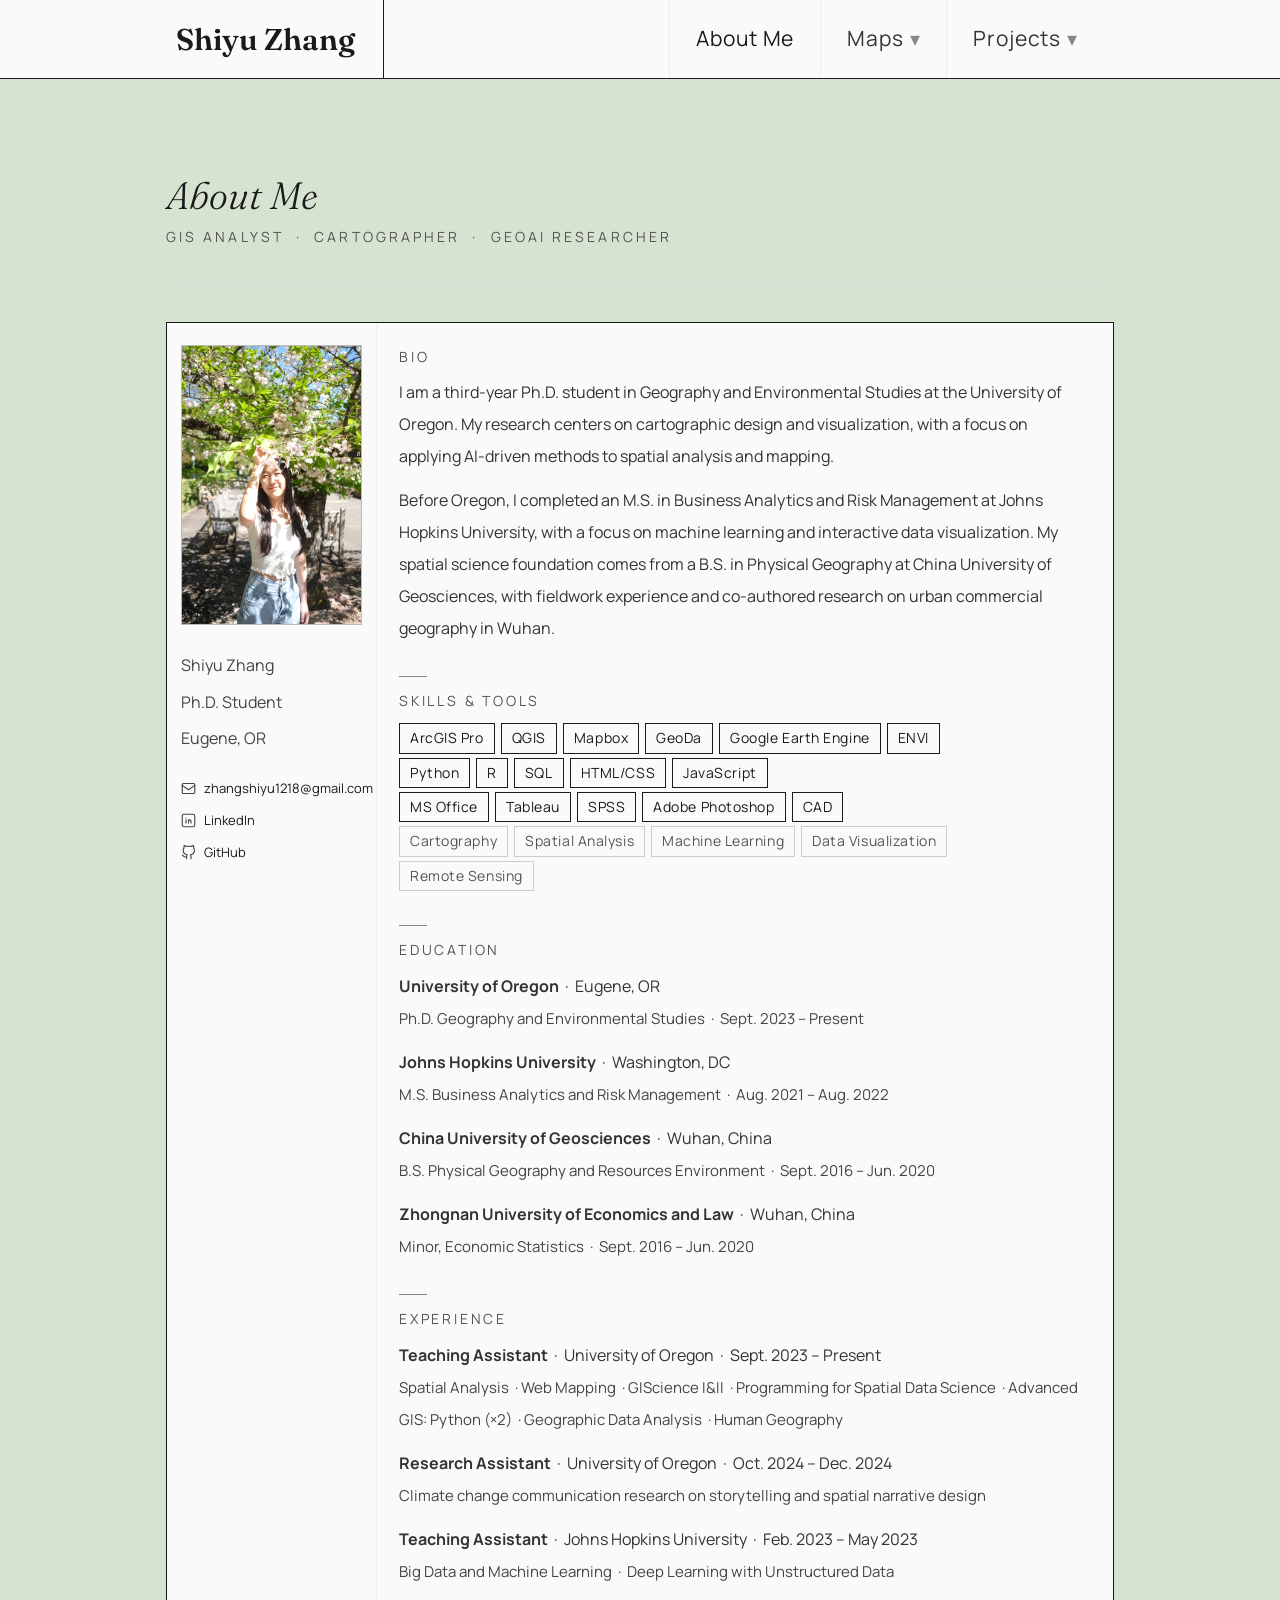
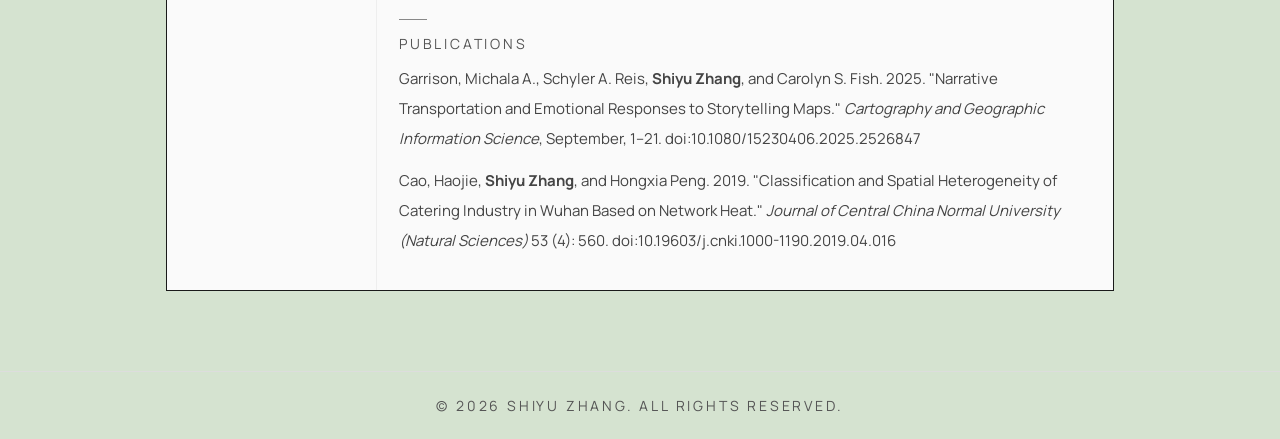
==== commit c62986e4: "Update about page skills/education formatting and homepage map title" ====
--- a/about.html
+++ b/about.html
@@ -92,14 +92,20 @@
               <span class="tag tool">QGIS</span>
               <span class="tag tool">Mapbox</span>
               <span class="tag tool">GeoDa</span>
+              <span class="tag tool">Google Earth Engine</span>
+              <span class="tag tool">ENVI</span>
+              <br>
               <span class="tag tool">Python</span>
               <span class="tag tool">R</span>
               <span class="tag tool">SQL</span>
+              <span class="tag tool">HTML/CSS</span>
+              <span class="tag tool">JavaScript</span>
+              <br>
+              <span class="tag tool">MS Office</span>
               <span class="tag tool">Tableau</span>
               <span class="tag tool">SPSS</span>
-              <span class="tag tool">MS Office</span>
-              <span class="tag tool">Google Earth Engine</span>
-              <span class="tag tool">ENVI</span>
+              <span class="tag tool">Adobe Photoshop</span>
+              <span class="tag tool">CAD</span>
               <br>
               <span class="tag">Cartography</span>
               <span class="tag">Spatial Analysis</span>
@@ -110,33 +116,33 @@
 
             <div class="about-sub-label">Education</div>
             <p class="about-text">
-              <strong>University of Oregon</strong> — Eugene, OR<br>
+              <strong>University of Oregon</strong> &nbsp;·&nbsp; Eugene, OR<br>
               <span style="font-size:15px; color:#444;">Ph.D. Geography and Environmental Studies &nbsp;·&nbsp; Sept. 2023 – Present</span>
             </p>
             <p class="about-text">
-              <strong>Johns Hopkins University</strong> — Washington, DC<br>
+              <strong>Johns Hopkins University</strong> &nbsp;·&nbsp; Washington, DC<br>
               <span style="font-size:15px; color:#444;">M.S. Business Analytics and Risk Management &nbsp;·&nbsp; Aug. 2021 – Aug. 2022</span>
             </p>
             <p class="about-text">
-              <strong>China University of Geosciences</strong> — Wuhan, China<br>
+              <strong>China University of Geosciences</strong> &nbsp;·&nbsp; Wuhan, China<br>
               <span style="font-size:15px; color:#444;">B.S. Physical Geography and Resources Environment &nbsp;·&nbsp; Sept. 2016 – Jun. 2020</span>
             </p>
             <p class="about-text">
-              <strong>Zhongnan University of Economics and Law</strong> — Wuhan, China<br>
+              <strong>Zhongnan University of Economics and Law</strong> &nbsp;·&nbsp; Wuhan, China<br>
               <span style="font-size:15px; color:#444;">Minor, Economic Statistics &nbsp;·&nbsp; Sept. 2016 – Jun. 2020</span>
             </p>
 
             <div class="about-sub-label">Experience</div>
             <p class="about-text">
-              <strong>Teaching Assistant</strong> — University of Oregon &nbsp;·&nbsp; Sept. 2023 – Present<br>
-              <span style="font-size:15px; color:#444;">Web Mapping &nbsp;· GIScience II &nbsp;· Programming for Spatial Data Science &nbsp;· Advanced GIS: Python (×2) &nbsp;· Spatial Analysis &nbsp;· Geographic Data Analysis &nbsp;· Human Geography</span>
+              <strong>Teaching Assistant</strong> &nbsp;·&nbsp; University of Oregon &nbsp;·&nbsp; Sept. 2023 – Present<br>
+              <span style="font-size:15px; color:#444;">Spatial Analysis &nbsp;· Web Mapping &nbsp;· GIScience I&II &nbsp;· Programming for Spatial Data Science &nbsp;· Advanced GIS: Python (×2) &nbsp;· Geographic Data Analysis &nbsp;· Human Geography</span>
             </p>
             <p class="about-text">
-              <strong>Research Assistant</strong> — University of Oregon &nbsp;·&nbsp; Oct. 2024 – Dec. 2024<br>
+              <strong>Research Assistant</strong> &nbsp;·&nbsp; University of Oregon &nbsp;·&nbsp; Oct. 2024 – Dec. 2024<br>
               <span style="font-size:15px; color:#444;">Climate change communication research on storytelling and spatial narrative design</span>
             </p>
             <p class="about-text">
-              <strong>Teaching Assistant</strong> — Johns Hopkins University &nbsp;·&nbsp; Feb. 2023 – May 2023<br>
+              <strong>Teaching Assistant</strong> &nbsp;·&nbsp; Johns Hopkins University &nbsp;·&nbsp; Feb. 2023 – May 2023<br>
               <span style="font-size:15px; color:#444;">Big Data and Machine Learning &nbsp;·&nbsp; Deep Learning with Unstructured Data</span>
             </p>
 
